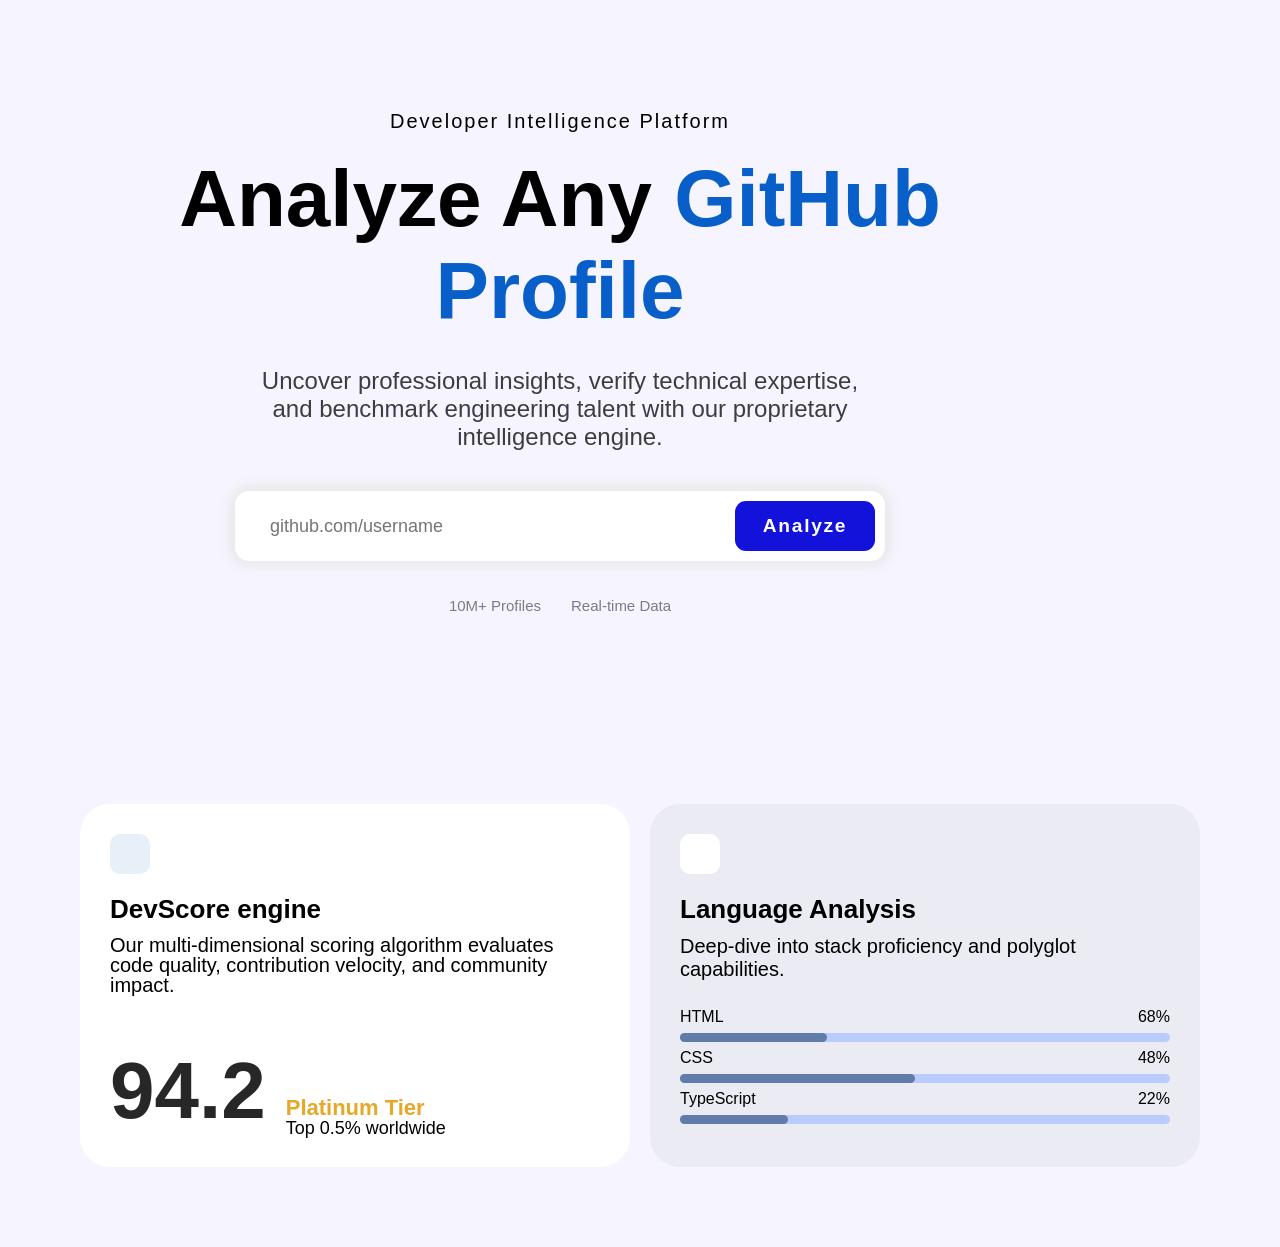
==== index.html @ 3b1370fc "adding new pages and search functionality" ====
<!DOCTYPE html>
<html lang="en">
<head>
    <meta charset="UTF-8">
    <meta name="viewport" content="width=device-width, initial-scale=1.0">
    <title>Dev Score</title>
    <link rel="stylesheet" href="style.css">
</head>
<body>
    
    <section class="search-section">
        <div class="search-section-child">
            <p class="heading-bio">Developer Intelligence Platform</p>
            <h1>Analyze Any <span>GitHub Profile</span> </h1>
            <div class="web-bio-card">
                <center>
                    <p class="web-bio">Uncover professional insights, verify technical expertise, and benchmark engineering talent with our proprietary intelligence engine.</p>
                </center>
            </div>
            <center>
                <div class="searchbox">
                    <input type="search" id="input" placeholder="github.com/username" autocomplete="off">
                    <button type="submit" onclick="search()">Analyze</button>
                </div>
            </center>
            <center>
                <div class="feedback-card">
                    <p id="feedback">please enter your username</p>
                </div>
            </center>
            <div class="search-fact"><p>10M+ Profiles</p> <p>Real-time Data</p></div>
        </div>
    </section>
    <section class="score">
        <div class="Score-engine">
            <div class="engine-profile"></div>
            <p class="DevScore"> DevScore engine</p>
            <p class="DevScore-bio">Our multi-dimensional scoring algorithm evaluates code quality, contribution velocity, and community impact.</p>
            <div class="engine-container">
                <div class="engine-card">94.2</div>
                <div class="engine-card">
                    <div class="engine-card-child">
                        <p>Platinum Tier</p>
                        <p>Top 0.5% worldwide</p>
                    </div>
                </div>
            </div>
        </div>
        <div class="Language-Analysis">
            <div class="Analysis-profile"></div>
            <p class="Language">Language Analysis</p>
            <p class="Deep-dive">Deep-dive into stack proficiency and polyglot capabilities.</p>
            <div class="Analysis-chart">
                <div class="chart-child">
                    <p>HTML</p>
                    <p>68%</p>
                </div>
                <div class="range"></div>
            </div>
            <div class="Analysis-chart">
                <div class="chart-child">
                    <p>CSS</p>
                    <p>48%</p>
                </div>
                <div class="range2"></div>
            </div>
            <div class="Analysis-chart">
                <div class="chart-child">
                    <p>TypeScript</p>
                    <p>22%</p>
                </div>
                <div class="range3"></div>
            </div>
            
            
        </div>
    </section>
        <!-- <div class="Repository-Insights">
            <p>Intelligence Core</p>
            <h4>Repository Insights</h4>
            <p class="Insights-bio">Automated complexity mapping, pull request patterns, and maintenance longevity metrics for every open-source contribution.</p>
            <div class="Insights-card">
                <p>Cycle Time Analysis</p>
                <p>Documentation Coverage</p>
                <p>Refactor Ratio</p>
            </div>
        </div> -->

    <script src="script.js"></script>
</body>
</html>
---- style.css ----
*{
    padding: 0;
    margin: 0;
}
body{
    background-color: var(--background-light);
    font-family: 'Gill Sans', 'Gill Sans MT', Calibri, 'Trebuchet MS', sans-serif;
}
:root{
    --background-light: hsl(248, 100%, 98%); /* Light gray for body */
    --color-light-for-text: hsl(213, 92%, 41%); /* Light gray for body */
    --background-light-for-text: hsl(210, 2%, 49%); /* Light gray for text */
}
.search-section{
    align-items: center;
    justify-content: center;
    /* display: flex; */
}
.search-section-child{
    margin: 110px;
    text-align: center;
    max-width: 900px;
    min-width: 500px;
}
.heading-bio{
    font-size: 20px;
    letter-spacing: 2px;
    font-weight: 500;
    margin-bottom: 20px;
}
h1{
    font-size: 5rem;
    margin-bottom: 30px;
}
h1 span{
    color: var(--color-light-for-text);
}
.web-bio-card{
    max-width: 100%; 
}

.web-bio{
    color: rgba(0, 0, 0, 0.753);
    max-width: 599px;
    margin-bottom: 40px;
    font-size: 24px;
    font-weight: 400;
}
.searchbox{
    display: flex;
    background-color: white;
    border-radius: 14px;
    max-width: 650px;
    align-items: center;
    justify-content: center;
    min-height: 70px;
    flex-wrap: wrap;
    margin-bottom: 1px;
    box-shadow: 0px 0px 13px 5px #e9e6e6;
    gap: 10px;
}
.searchbox:focus-within{
    outline: 2px solid rgb(18, 18, 219);
}
.searchbox input{
    flex: 1;
    padding-left: 35px;
    height: inherit;
    border: none;
    outline: none;
    border-radius: 14px;
    font-size: 18px;
}
.searchbox input::-webkit-search-cancel-button{
    display: none;
}
.searchbox button{
    background-color: rgb(18, 18, 219);
    margin: 10px;
    letter-spacing: 1.7px;
    font-weight: 600;
    border-radius: 11px;
    height: 50px;
    cursor: pointer;
    color: white;
    font-size: 1.2em;
    border: none;
    min-width: 140px;
    transition: all 0.2s ease-in-out;
}
.searchbox button:hover{
    box-shadow: 1px 3px 4px 1px lightgray;
}
.searchbox button:active{
    transform: scale(.9);
}
.feedback-card{
    text-align: center;
    width: 600px;
    height: 20px;
}
#feedback{
    display: none;
    text-align: left;
    color: red;
    font-size: 18px;
    animation: slideup linear 0.3s ;
    animation-fill-mode: forwards;
}
@keyframes slideup {
    0%{
        transform: translatex(20px);
    }
    25%{
        transform: translatex(-20px);
    }
    50%{
        transform: translatex(20px);
    }
    75%{
        transform: translatex(-20px);
    }
    100%{
        transform: translatex(20px);
    }
}

.search-fact{
    margin-top: 15px;
    align-items: center;
    justify-content: center;
    color: var(--background-light-for-text);
    gap: 30px;
    font-size: 15px;
    display: flex;
}
.score{
    flex-wrap: wrap;
    display: flex;
    gap: 20px;
    padding: 80px;
}
.Score-engine{
    min-height: 200px;
    background-color: white;
    padding: 30px;
    flex: 1;
    border-radius: 30px;
    min-width: 300px;
}
.engine-profile{
    width: 40px;
    height: 40px;
    background-color: hsl(212, 58%, 94%);
    border-radius: 10px;
    margin-bottom: 20px;
}
.DevScore{
    font-size: 26px;
    font-weight: 600;
    margin-bottom: 10px;
}
.DevScore-bio{
    font-size: 20px;
    margin-bottom: 50px;
    line-height: 1;
}
.engine-container{
    align-items: end;
    display: flex;
    gap: 20px;
}
.engine-card:first-child{
    color: rgba(0, 0, 0, 0.849);
    font-size: 5rem;
    font-weight: 600;
}
.engine-card:last-child{
    font-weight: 500;
    font-size: 18px;
    line-height: 1;
}
.engine-card:last-child p:first-child{
    color: hsl(40, 80%, 53%);
    font-size: 22px;
    font-weight: 600;
}
.Language-Analysis{
    min-width: 300px;
    background-color: hsl(240, 31%, 94%);
    padding: 30px;
    border-radius: 30px;
    flex: 1;
}
.Analysis-profile{
    width: 40px;
    height: 40px;
    background-color: hsl(0, 0%, 100%);
    border-radius: 10px;
    margin-bottom: 20px;
}
.Language{
    font-size: 26px;
    font-weight: 600;
    margin-bottom: 10px;
}
.Deep-dive{
    font-size: 20px;
    margin-bottom: 20px;
}
.chart-child{
    display: flex;
    justify-content: space-between;
    line-height: 2;
}
.range{
    width: 100%;
    background-color: hsl(224, 94%, 86%);
    height: 9px;
    border-radius: 50px;
    position: relative;
}
.range::after{
    content: '';
    width: 30%;
    background-color:hsl(217, 29%, 52%);
    height: 9px;
    border-radius: 50px;
    position: absolute;
}
.range2{
    width: 100%;
    background-color: hsl(224, 94%, 86%);
    height: 9px;
    border-radius: 50px;
    position: relative;
}
.range2::after{
    content: '';
    width: 48%;
    background-color:hsl(217, 29%, 52%);
    height: 9px;
    border-radius: 50px;
    position: absolute;
}
.range3{
    width: 100%;
    background-color: hsl(224, 94%, 86%);
    height: 9px;
    border-radius: 50px;
    position: relative;
}
.range3::after{
    content: '';
    width: 22%;
    background-color:hsl(217, 29%, 52%);
    height: 9px;
    border-radius: 50px;
    position: absolute;
}

/* for tablet view */
@media screen and (max-width: 750px){
    .search-section{
        overflow: hidden;
    }
    .search-section-child{
        min-width: 200px;
        margin: 20px;
    }
}


/* for mobile view */

@media screen and (max-width: 600px){
    body{
        background-color: aqua;
    }
    .search-section-child{
    /* margin: 80px; */
    text-align: center;
    min-width: 400px;
    /* max-width: 500px; */
    }
    .searchbox input{
        padding-top: 10px;
    }
    .searchbox button{
        width: 100%;
        margin: 5px;
    }
    .Score-engine, .Language-Analysis{
        min-width: 200px;
    }
    .engine-card:first-child{
    font-size: 4rem;
    }
    .engine-card:last-child{
    font-weight: 500;
    font-size: 14px;
    line-height: 1;
    }
}
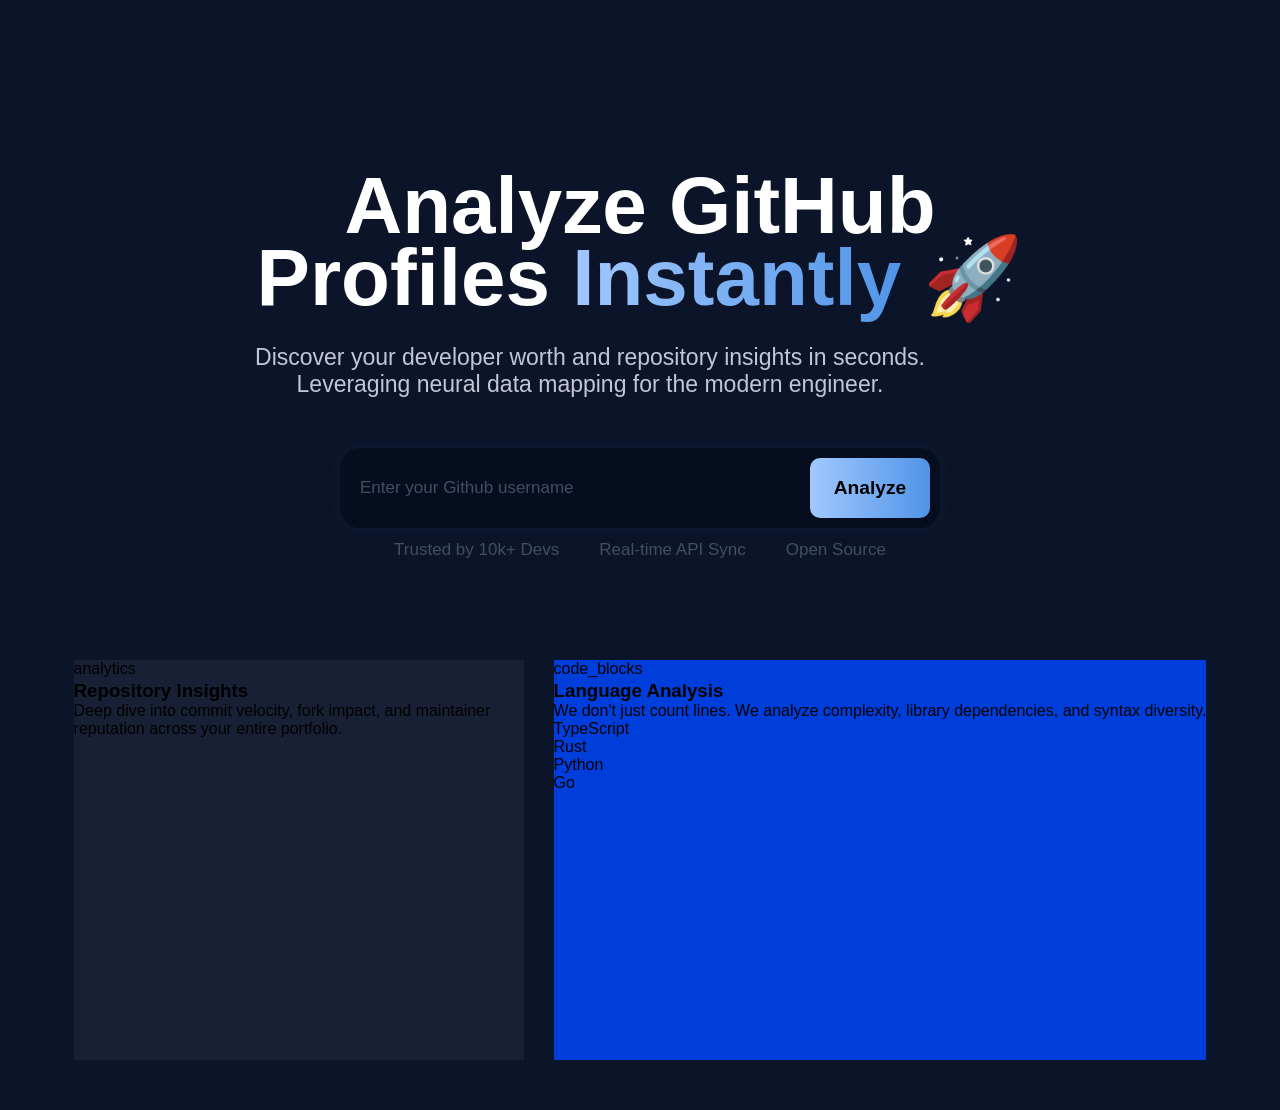
==== commit e16f0556: "changing the design" ====
--- a/index.html
+++ b/index.html
@@ -3,89 +3,51 @@
 <head>
     <meta charset="UTF-8">
     <meta name="viewport" content="width=device-width, initial-scale=1.0">
-    <title>Dev Score</title>
+    <title>Document</title>
     <link rel="stylesheet" href="style.css">
 </head>
 <body>
-    
-    <section class="search-section">
-        <div class="search-section-child">
-            <p class="heading-bio">Developer Intelligence Platform</p>
-            <h1>Analyze Any <span>GitHub Profile</span> </h1>
-            <div class="web-bio-card">
-                <center>
-                    <p class="web-bio">Uncover professional insights, verify technical expertise, and benchmark engineering talent with our proprietary intelligence engine.</p>
-                </center>
-            </div>
+    <section class="search-section"> 
+        <h1>Analyze GitHub Profiles <span>Instantly</span> 🚀</h1>
+        <p class="search-section-bio">Discover your developer worth and repository insights in seconds. Leveraging neural data mapping for the modern engineer.</p>
+        <div class="searchbox">
+
             <center>
-                <div class="searchbox">
-                    <input type="search" id="input" placeholder="github.com/username" autocomplete="off">
-                    <button type="submit" onclick="search()">Analyze</button>
+
+                <div class="search-section-searchbox">
+                    <input type="text" placeholder="Enter your Github username">
+                    <button>Analyze</button>
+                </div>
+                <div class="search-section-fact">
+                    <p>Trusted by 10k+ Devs</p>
+                    <p>Real-time API Sync</p>
+                    <p>Open Source</p>
                 </div>
             </center>
-            <center>
-                <div class="feedback-card">
-                    <p id="feedback">please enter your username</p>
-                </div>
-            </center>
-            <div class="search-fact"><p>10M+ Profiles</p> <p>Real-time Data</p></div>
+            </div> 
+    </section>
+    <section class="repoandlang">
+        <div class="repository-parent">
+            <div class="repo-icon">
+                <span class="material-symbols-outlined">analytics</span>
+            </div>
+            <h3>Repository Insights</h3>
+            <p>Deep dive into commit velocity, fork impact, and maintainer reputation across your entire portfolio.</p>
+            <div class="repo-pics"></div>
+        </div>
+        <div class="language-parent">
+            <div class="repo-icon">
+                <span class="material-symbols-outlined">code_blocks</span>
+            </div>
+            <h3>Language Analysis</h3>
+            <p>We don't just count lines. We analyze complexity, library dependencies, and syntax diversity.</p>
+            <div class="lang-pics-parent">
+                <div class="language-card">TypeScript</div>
+                <div class="language-card">Rust</div>
+                <div class="language-card">Python</div>
+                <div class="language-card">Go</div>
+            </div>
         </div>
     </section>
-    <section class="score">
-        <div class="Score-engine">
-            <div class="engine-profile"></div>
-            <p class="DevScore"> DevScore engine</p>
-            <p class="DevScore-bio">Our multi-dimensional scoring algorithm evaluates code quality, contribution velocity, and community impact.</p>
-            <div class="engine-container">
-                <div class="engine-card">94.2</div>
-                <div class="engine-card">
-                    <div class="engine-card-child">
-                        <p>Platinum Tier</p>
-                        <p>Top 0.5% worldwide</p>
-                    </div>
-                </div>
-            </div>
-        </div>
-        <div class="Language-Analysis">
-            <div class="Analysis-profile"></div>
-            <p class="Language">Language Analysis</p>
-            <p class="Deep-dive">Deep-dive into stack proficiency and polyglot capabilities.</p>
-            <div class="Analysis-chart">
-                <div class="chart-child">
-                    <p>HTML</p>
-                    <p>68%</p>
-                </div>
-                <div class="range"></div>
-            </div>
-            <div class="Analysis-chart">
-                <div class="chart-child">
-                    <p>CSS</p>
-                    <p>48%</p>
-                </div>
-                <div class="range2"></div>
-            </div>
-            <div class="Analysis-chart">
-                <div class="chart-child">
-                    <p>TypeScript</p>
-                    <p>22%</p>
-                </div>
-                <div class="range3"></div>
-            </div>
-            
-            
-        </div>
-    </section>
-        <!-- <div class="Repository-Insights">
-            <p>Intelligence Core</p>
-            <h4>Repository Insights</h4>
-            <p class="Insights-bio">Automated complexity mapping, pull request patterns, and maintenance longevity metrics for every open-source contribution.</p>
-            <div class="Insights-card">
-                <p>Cycle Time Analysis</p>
-                <p>Documentation Coverage</p>
-                <p>Refactor Ratio</p>
-            </div>
-        </div> -->
-
-    <script src="script.js"></script>
 </body>
 </html>
--- a/style.css
+++ b/style.css
@@ -3,302 +3,137 @@
     margin: 0;
 }
 body{
-    background-color: var(--background-light);
+    background-color: hsl(222, 55%, 10%);
     font-family: 'Gill Sans', 'Gill Sans MT', Calibri, 'Trebuchet MS', sans-serif;
+    align-items: center;
+    justify-content: center;
+    display: flex;
+    flex-direction: column;
 }
+
 :root{
-    --background-light: hsl(248, 100%, 98%); /* Light gray for body */
-    --color-light-for-text: hsl(213, 92%, 41%); /* Light gray for body */
-    --background-light-for-text: hsl(210, 2%, 49%); /* Light gray for text */
+
+    --dark-mode-light-white: hsl(228, 20%, 80%); /* Light gray for body */
+    --dark-mode-searchbox-color:hsl(222, 68%, 7%); /* Light gray for body */
+    --dark-mode-searchbox-shadow: hsl(221, 53%, 12%); /* Light gray for body */
+    --dark-mode-searchbox-shadow-focus: hsl(220, 53%, 26%); /* Light gray for body */
+    --dark-mode-dull-white: hsl(215, 20%, 32%); /* dull white for text */
+    --dark-mode: hsl(248, 100%, 98%); /* Light gray for body */
+    --dark-mode: hsl(248, 100%, 98%); /* Light gray for body */
+    --dark-mode: hsl(248, 100%, 98%); /* Light gray for body */
+    --dark-mode: hsl(248, 100%, 98%); /* Light gray for body */
+    --dark-mode: hsl(248, 100%, 98%); /* Light gray for body */
 }
 .search-section{
+    margin-bottom: 50px;
+    max-width: 800px;
+    display: flex;
+    flex-direction: column;
+    padding-top: 170px;
+    text-align: center;
+    color: white;
+}
+.search-section h1{
+    font-size: 5em;
+    line-height: 0.9;
+    margin-bottom: 30px;
+}
+.search-section h1 span{
+    background: linear-gradient( to right, rgb(162, 200, 254), hsl(213, 76%, 61%));
+    -webkit-background-clip: text;
+    -webkit-text-fill-color: transparent;
+}
+.search-section-bio{
+    display: inline-block;
+    font-size: 23px;
+    color: var(--dark-mode-light-white);
+    max-width: 700px;
+    margin-bottom: 50px;
+}
+.searchbox{
+    align-items: center;
+    background-color: transparent;
+    justify-content: center;
+    /* max-width: 600px !important; */ 
+    transition: all 2s ease-in-out;
+
+}
+.search-section-searchbox{
     align-items: center;
     justify-content: center;
-    /* display: flex; */
+    border-radius: 20px;
+    display: flex;
+    background-color:var(--dark-mode-searchbox-color);
+    max-width: 600px;
+    height: 80px;
+    box-shadow: 0px 0px 10px 4px  var(--dark-mode-searchbox-shadow);
+    margin-bottom: 12px;
 }
-.search-section-child{
-    margin: 110px;
-    text-align: center;
-    max-width: 900px;
-    min-width: 500px;
+.search-section-searchbox:focus-within{
+    box-shadow: 0px 0px 10px 4px  var(--dark-mode-searchbox-shadow-focus);
 }
-.heading-bio{
-    font-size: 20px;
-    letter-spacing: 2px;
-    font-weight: 500;
-    margin-bottom: 20px;
-}
-h1{
-    font-size: 5rem;
-    margin-bottom: 30px;
-}
-h1 span{
-    color: var(--color-light-for-text);
-}
-.web-bio-card{
-    max-width: 100%; 
-}
-
-.web-bio{
-    color: rgba(0, 0, 0, 0.753);
-    max-width: 599px;
-    margin-bottom: 40px;
-    font-size: 24px;
-    font-weight: 400;
-}
-.searchbox{
-    display: flex;
-    background-color: white;
-    border-radius: 14px;
-    max-width: 650px;
-    align-items: center;
-    justify-content: center;
-    min-height: 70px;
-    flex-wrap: wrap;
-    margin-bottom: 1px;
-    box-shadow: 0px 0px 13px 5px #e9e6e6;
-    gap: 10px;
-}
-.searchbox:focus-within{
-    outline: 2px solid rgb(18, 18, 219);
-}
-.searchbox input{
+.search-section-searchbox input{
+    border-radius: 20px;
+    height: inherit;
+    font-size: 17px;
+    background-color: transparent;
+    color: white;
+    padding-left: 20px;
     flex: 1;
-    padding-left: 35px;
-    height: inherit;
+    width: fit-content;
+    max-width: 700px;
     border: none;
     outline: none;
-    border-radius: 14px;
-    font-size: 18px;
 }
-.searchbox input::-webkit-search-cancel-button{
-    display: none;
+.search-section-searchbox ::-webkit-input-placeholder{
+    color: var(--dark-mode-dull-white);
 }
-.searchbox button{
-    background-color: rgb(18, 18, 219);
+.search-section-searchbox button{
+    cursor: pointer;
+    background: linear-gradient( to right, rgb(162, 200, 254), hsl(213, 76%, 61%));
+    border-radius: 10px;
+    min-width: 120px;
+    height: 60px;
+    font-size: 1.2em;
     margin: 10px;
-    letter-spacing: 1.7px;
     font-weight: 600;
-    border-radius: 11px;
-    height: 50px;
-    cursor: pointer;
-    color: white;
-    font-size: 1.2em;
     border: none;
-    min-width: 140px;
     transition: all 0.2s ease-in-out;
 }
-.searchbox button:hover{
-    box-shadow: 1px 3px 4px 1px lightgray;
+.search-section-searchbox button:hover{
+    box-shadow: 1px 1px 1px 1px hsl(213, 76%, 61%),
+                1px 1px 5px 1px hsl(213, 76%, 61%);
 }
-.searchbox button:active{
-    transform: scale(.9);
+.search-section-searchbox button:active{
+    transform: scale(0.8);
 }
-.feedback-card{
-    text-align: center;
-    width: 600px;
+.search-section-fact{
+    display: inline-block;
+    display: flex;
+    justify-content: center;
+    gap: 40px;
+    color: var(--dark-mode-dull-white);
+    font-size: 17px;
+}
+.repoandlang{
+    margin: 50px;
+    display: flex;
+    flex-wrap: wrap;
+    gap: 30px;
+}
+.repo-icon{
+    width: 20px;
     height: 20px;
 }
-#feedback{
-    display: none;
-    text-align: left;
-    color: red;
-    font-size: 18px;
-    animation: slideup linear 0.3s ;
-    animation-fill-mode: forwards;
+.repository-parent{
+    height: 400px;
+    max-width: 450px;
+    background-color: hsl(223, 38%, 15%);
 }
-@keyframes slideup {
-    0%{
-        transform: translatex(20px);
-    }
-    25%{
-        transform: translatex(-20px);
-    }
-    50%{
-        transform: translatex(20px);
-    }
-    75%{
-        transform: translatex(-20px);
-    }
-    100%{
-        transform: translatex(20px);
-    }
-}
-
-.search-fact{
-    margin-top: 15px;
-    align-items: center;
-    justify-content: center;
-    color: var(--background-light-for-text);
-    gap: 30px;
-    font-size: 15px;
-    display: flex;
-}
-.score{
-    flex-wrap: wrap;
-    display: flex;
-    gap: 20px;
-    padding: 80px;
-}
-.Score-engine{
-    min-height: 200px;
-    background-color: white;
-    padding: 30px;
+.language-parent{
+    max-width: 700px;
     flex: 1;
-    border-radius: 30px;
-    min-width: 300px;
-}
-.engine-profile{
-    width: 40px;
-    height: 40px;
-    background-color: hsl(212, 58%, 94%);
-    border-radius: 10px;
-    margin-bottom: 20px;
-}
-.DevScore{
-    font-size: 26px;
-    font-weight: 600;
-    margin-bottom: 10px;
-}
-.DevScore-bio{
-    font-size: 20px;
-    margin-bottom: 50px;
-    line-height: 1;
-}
-.engine-container{
-    align-items: end;
-    display: flex;
-    gap: 20px;
-}
-.engine-card:first-child{
-    color: rgba(0, 0, 0, 0.849);
-    font-size: 5rem;
-    font-weight: 600;
-}
-.engine-card:last-child{
-    font-weight: 500;
-    font-size: 18px;
-    line-height: 1;
-}
-.engine-card:last-child p:first-child{
-    color: hsl(40, 80%, 53%);
-    font-size: 22px;
-    font-weight: 600;
-}
-.Language-Analysis{
-    min-width: 300px;
-    background-color: hsl(240, 31%, 94%);
-    padding: 30px;
-    border-radius: 30px;
-    flex: 1;
-}
-.Analysis-profile{
-    width: 40px;
-    height: 40px;
-    background-color: hsl(0, 0%, 100%);
-    border-radius: 10px;
-    margin-bottom: 20px;
-}
-.Language{
-    font-size: 26px;
-    font-weight: 600;
-    margin-bottom: 10px;
-}
-.Deep-dive{
-    font-size: 20px;
-    margin-bottom: 20px;
-}
-.chart-child{
-    display: flex;
-    justify-content: space-between;
-    line-height: 2;
-}
-.range{
-    width: 100%;
-    background-color: hsl(224, 94%, 86%);
-    height: 9px;
-    border-radius: 50px;
-    position: relative;
-}
-.range::after{
-    content: '';
-    width: 30%;
-    background-color:hsl(217, 29%, 52%);
-    height: 9px;
-    border-radius: 50px;
-    position: absolute;
-}
-.range2{
-    width: 100%;
-    background-color: hsl(224, 94%, 86%);
-    height: 9px;
-    border-radius: 50px;
-    position: relative;
-}
-.range2::after{
-    content: '';
-    width: 48%;
-    background-color:hsl(217, 29%, 52%);
-    height: 9px;
-    border-radius: 50px;
-    position: absolute;
-}
-.range3{
-    width: 100%;
-    background-color: hsl(224, 94%, 86%);
-    height: 9px;
-    border-radius: 50px;
-    position: relative;
-}
-.range3::after{
-    content: '';
-    width: 22%;
-    background-color:hsl(217, 29%, 52%);
-    height: 9px;
-    border-radius: 50px;
-    position: absolute;
-}
-
-/* for tablet view */
-@media screen and (max-width: 750px){
-    .search-section{
-        overflow: hidden;
-    }
-    .search-section-child{
-        min-width: 200px;
-        margin: 20px;
-    }
-}
-
-
-/* for mobile view */
-
-@media screen and (max-width: 600px){
-    body{
-        background-color: aqua;
-    }
-    .search-section-child{
-    /* margin: 80px; */
-    text-align: center;
     min-width: 400px;
-    /* max-width: 500px; */
-    }
-    .searchbox input{
-        padding-top: 10px;
-    }
-    .searchbox button{
-        width: 100%;
-        margin: 5px;
-    }
-    .Score-engine, .Language-Analysis{
-        min-width: 200px;
-    }
-    .engine-card:first-child{
-    font-size: 4rem;
-    }
-    .engine-card:last-child{
-    font-weight: 500;
-    font-size: 14px;
-    line-height: 1;
-    }
-}
+    height: 400px;
+    background-color: hsl(223, 100%, 43%);
+} 
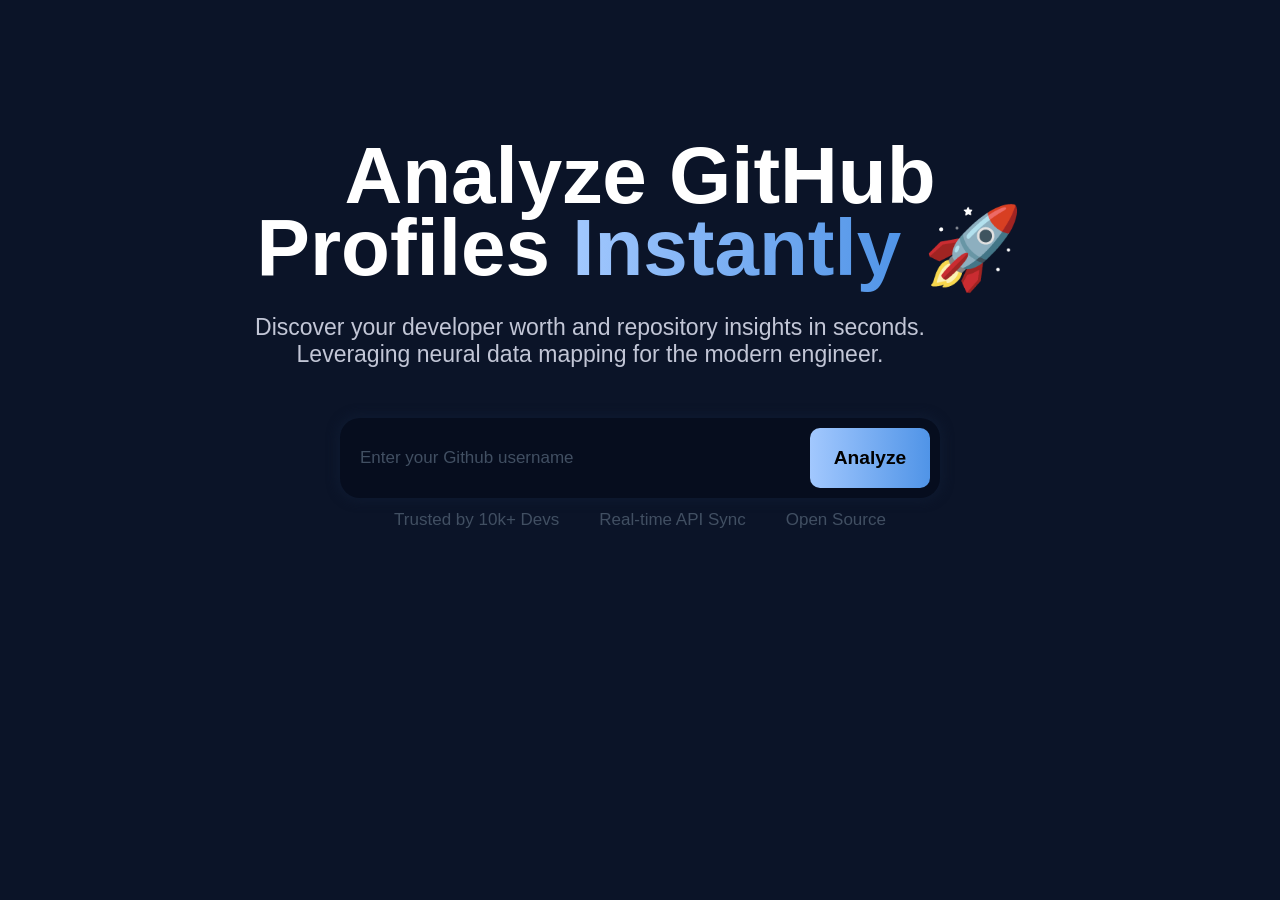
==== commit 5c260358: "fixing bug" ====
--- a/index.html
+++ b/index.html
@@ -5,7 +5,8 @@
     <meta name="viewport" content="width=device-width, initial-scale=1.0">
     <title>Document</title>
     <link rel="stylesheet" href="style.css">
-</head>
+    <link href="https://fonts.googleapis.com/css2?family=Material+Icons" rel="stylesheet">
+    <link href="https://fonts.googleapis.com/css2?family=Material+Symbols+Outlined" rel="stylesheet"></head>
 <body>
     <section class="search-section"> 
         <h1>Analyze GitHub Profiles <span>Instantly</span> 🚀</h1>
@@ -15,9 +16,10 @@
             <center>
 
                 <div class="search-section-searchbox">
-                    <input type="text" placeholder="Enter your Github username">
-                    <button>Analyze</button>
+                    <input id="input" type="text" placeholder="Enter your Github username" autocomplete="off">
+                    <button onclick="search()">Analyze</button>
                 </div>
+                <div id="feedback">Please enter your username</div>
                 <div class="search-section-fact">
                     <p>Trusted by 10k+ Devs</p>
                     <p>Real-time API Sync</p>
@@ -26,28 +28,6 @@
             </center>
             </div> 
     </section>
-    <section class="repoandlang">
-        <div class="repository-parent">
-            <div class="repo-icon">
-                <span class="material-symbols-outlined">analytics</span>
-            </div>
-            <h3>Repository Insights</h3>
-            <p>Deep dive into commit velocity, fork impact, and maintainer reputation across your entire portfolio.</p>
-            <div class="repo-pics"></div>
-        </div>
-        <div class="language-parent">
-            <div class="repo-icon">
-                <span class="material-symbols-outlined">code_blocks</span>
-            </div>
-            <h3>Language Analysis</h3>
-            <p>We don't just count lines. We analyze complexity, library dependencies, and syntax diversity.</p>
-            <div class="lang-pics-parent">
-                <div class="language-card">TypeScript</div>
-                <div class="language-card">Rust</div>
-                <div class="language-card">Python</div>
-                <div class="language-card">Go</div>
-            </div>
-        </div>
-    </section>
+    <script src="script.js"></script>
 </body>
 </html>
--- a/style.css
+++ b/style.css
@@ -18,18 +18,18 @@
     --dark-mode-searchbox-shadow: hsl(221, 53%, 12%); /* Light gray for body */
     --dark-mode-searchbox-shadow-focus: hsl(220, 53%, 26%); /* Light gray for body */
     --dark-mode-dull-white: hsl(215, 20%, 32%); /* dull white for text */
-    --dark-mode: hsl(248, 100%, 98%); /* Light gray for body */
+    --dark-mode-pure-white: hsl(0, 0%, 100%); /* pure white for text */
     --dark-mode: hsl(248, 100%, 98%); /* Light gray for body */
     --dark-mode: hsl(248, 100%, 98%); /* Light gray for body */
     --dark-mode: hsl(248, 100%, 98%); /* Light gray for body */
     --dark-mode: hsl(248, 100%, 98%); /* Light gray for body */
 }
 .search-section{
-    margin-bottom: 50px;
+    margin-bottom: 80px;
     max-width: 800px;
     display: flex;
     flex-direction: column;
-    padding-top: 170px;
+    padding-top: 140px;
     text-align: center;
     color: white;
 }
@@ -107,6 +107,34 @@
 .search-section-searchbox button:active{
     transform: scale(0.8);
 }
+#feedback{
+    font-size: 17px;
+    margin-top: -7px;
+    margin-bottom: 5px;
+    color: rgb(243, 29, 29);
+    animation: shake linear  0.7s;
+    display: none;
+}
+@keyframes shake {
+    0%{
+        transform: translateX(20px);
+    }
+    20%{
+        transform: translateX(-20px);
+    }    
+    40%{
+        transform: translateX(20px);
+    }    
+    60%{
+        transform: translateX(-20px);
+    }    
+    80%{
+        transform: translateX(20px);
+    }
+    100%{
+        transform: translateX(-20px);
+    }
+}
 .search-section-fact{
     display: inline-block;
     display: flex;
@@ -114,26 +142,4 @@
     gap: 40px;
     color: var(--dark-mode-dull-white);
     font-size: 17px;
-}
-.repoandlang{
-    margin: 50px;
-    display: flex;
-    flex-wrap: wrap;
-    gap: 30px;
-}
-.repo-icon{
-    width: 20px;
-    height: 20px;
-}
-.repository-parent{
-    height: 400px;
-    max-width: 450px;
-    background-color: hsl(223, 38%, 15%);
-}
-.language-parent{
-    max-width: 700px;
-    flex: 1;
-    min-width: 400px;
-    height: 400px;
-    background-color: hsl(223, 100%, 43%);
-} +}
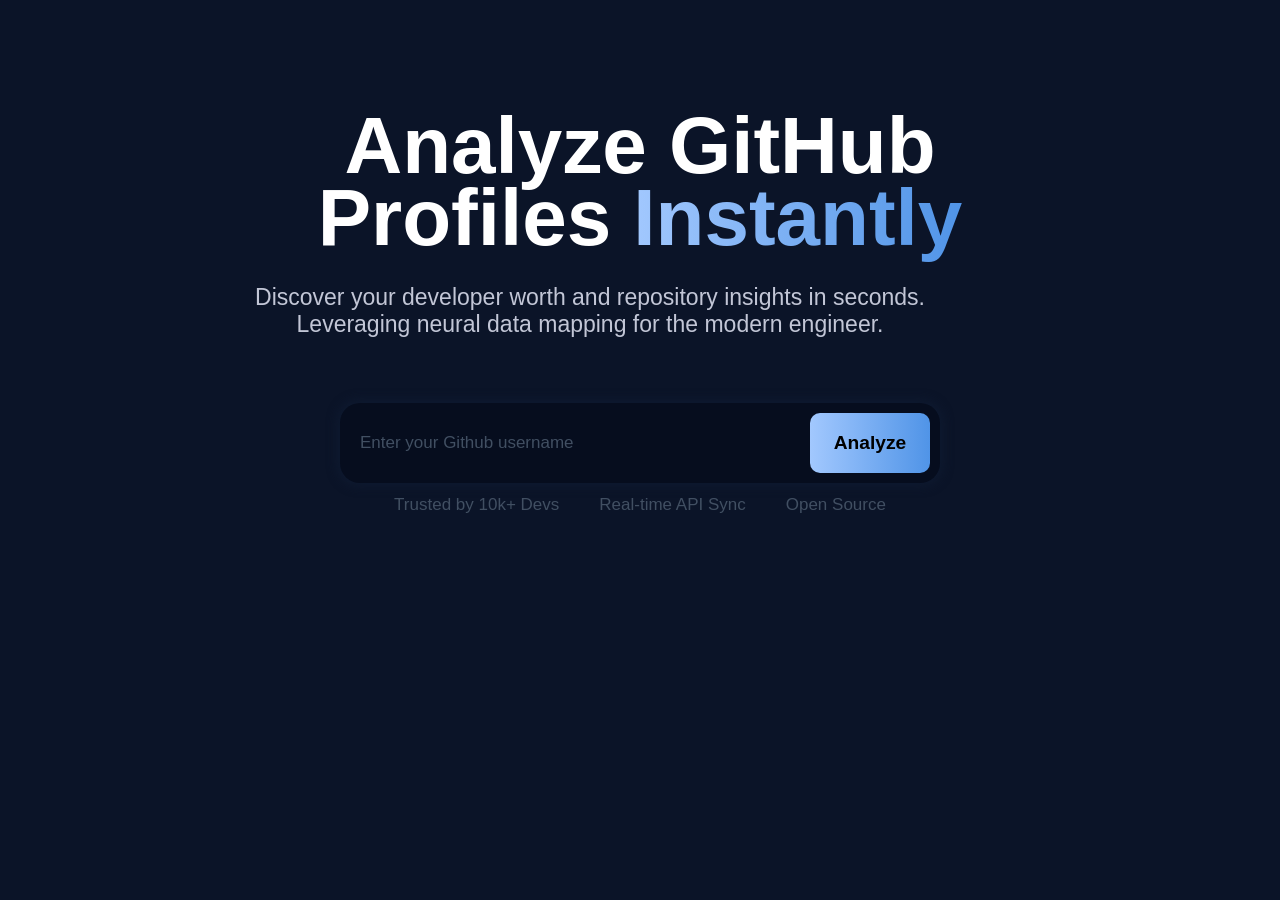
==== commit 788585be: "fixing bug" ====
--- a/index.html
+++ b/index.html
@@ -8,8 +8,9 @@
     <link href="https://fonts.googleapis.com/css2?family=Material+Icons" rel="stylesheet">
     <link href="https://fonts.googleapis.com/css2?family=Material+Symbols+Outlined" rel="stylesheet"></head>
 <body>
+    <div id="top-navbar"></div>
     <section class="search-section"> 
-        <h1>Analyze GitHub Profiles <span>Instantly</span> 🚀</h1>
+        <h1>Analyze GitHub Profiles <span>Instantly</span> </h1>
         <p class="search-section-bio">Discover your developer worth and repository insights in seconds. Leveraging neural data mapping for the modern engineer.</p>
         <div class="searchbox">
 
--- a/style.css
+++ b/style.css
@@ -25,11 +25,11 @@
     --dark-mode: hsl(248, 100%, 98%); /* Light gray for body */
 }
 .search-section{
-    margin-bottom: 80px;
+    /* margin-bottom: 80px; */
     max-width: 800px;
     display: flex;
     flex-direction: column;
-    padding-top: 140px;
+    padding-top: 110px;
     text-align: center;
     color: white;
 }
@@ -41,6 +41,7 @@
 .search-section h1 span{
     background: linear-gradient( to right, rgb(162, 200, 254), hsl(213, 76%, 61%));
     -webkit-background-clip: text;
+    background-clip: text;
     -webkit-text-fill-color: transparent;
 }
 .search-section-bio{
@@ -56,16 +57,17 @@
     justify-content: center;
     /* max-width: 600px !important; */ 
     transition: all 2s ease-in-out;
-
 }
 .search-section-searchbox{
+    flex-wrap: wrap;
     align-items: center;
     justify-content: center;
     border-radius: 20px;
     display: flex;
+    margin: 15px;
     background-color:var(--dark-mode-searchbox-color);
     max-width: 600px;
-    height: 80px;
+    height: fit-content;
     box-shadow: 0px 0px 10px 4px  var(--dark-mode-searchbox-shadow);
     margin-bottom: 12px;
 }
@@ -142,4 +144,54 @@
     gap: 40px;
     color: var(--dark-mode-dull-white);
     font-size: 17px;
-}+}
+@media screen and (max-width: 378px){
+    #navbar-content{
+        display: none;
+    }
+}
+
+/* for tablet  view */
+@media screen and (max-width: 627px){
+    .search-section{
+    margin-bottom: 70px;
+    max-width: none;
+    text-align: center;
+    align-items: center;
+    }
+    .search-section h1{
+    padding: 10px;
+    font-size: 4em;
+    margin-bottom: 27px;
+    }
+    .search-section-bio{
+    padding: 10px;
+    font-size: 21px;
+    max-width: none;
+    margin-bottom: 40px;
+    }
+}
+@media screen and (max-width: 425px){
+    .search-section h1{
+        font-size: 2.7em;
+    }
+    .search-section-bio{
+        font-size: 19px;
+        margin-bottom: 10px;
+    }
+    .search-section-searchbox{
+        margin: 15px;
+        padding: 8px;
+    }
+    .search-section-searchbox input{
+        height: 40px;
+    }
+    .search-section-searchbox button{
+        width: 100%;
+    }
+    .search-section-fact{
+        padding: 10px;
+        font-size: 15px;
+        gap: 20px;
+    }
+}
